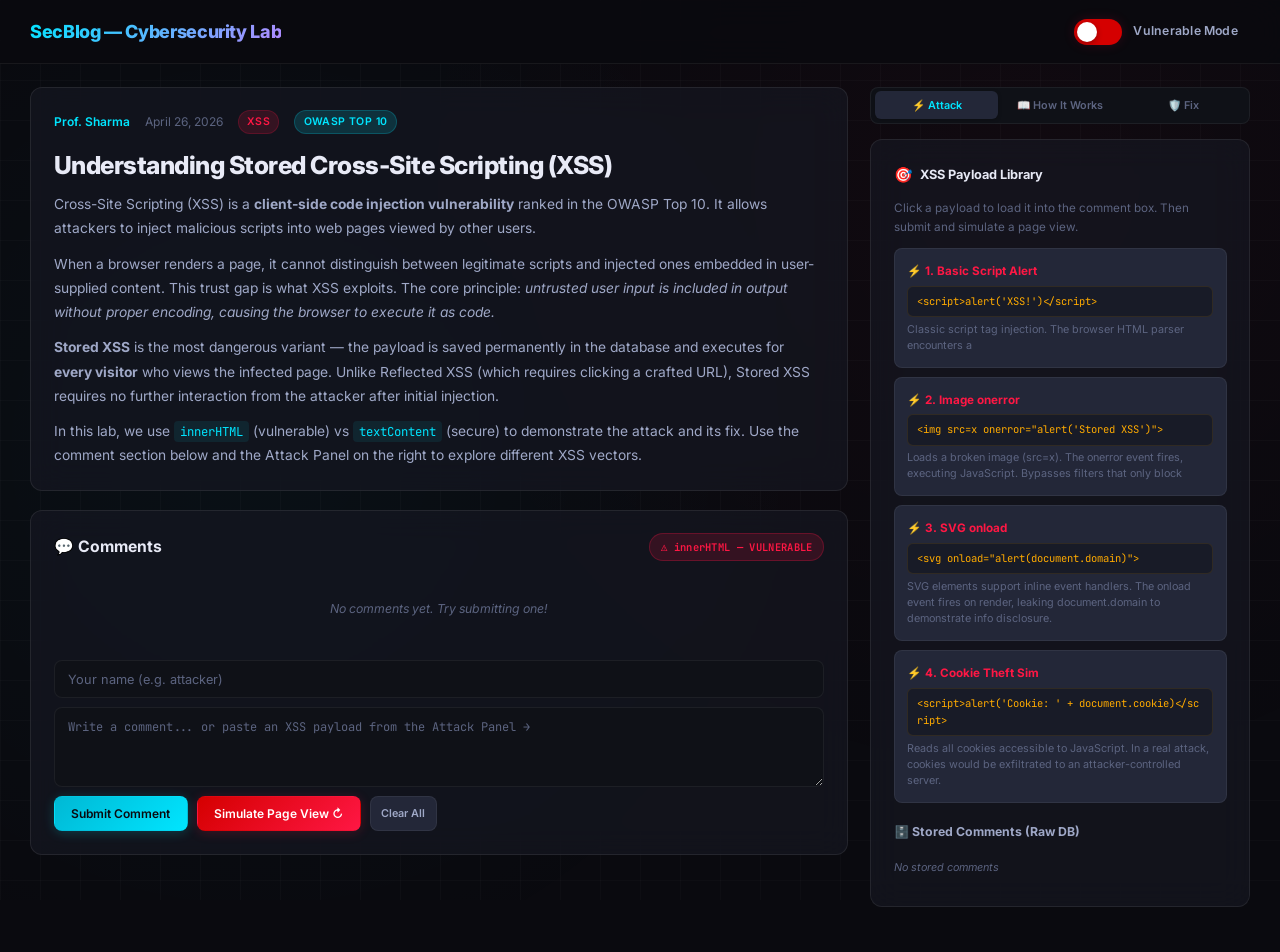
==== xss-lab/index.html @ 13322142 "feat: Add core HTML structure for XSS lab" ====
<!DOCTYPE html>
<html lang="en">
<head>
  <meta charset="UTF-8">
  <meta name="viewport" content="width=device-width, initial-scale=1.0">
  <meta name="description" content="SecBlog — Stored XSS Cybersecurity Lab. Learn about Cross-Site Scripting vulnerabilities through an interactive blog comment system.">
  <title>SecBlog — Stored XSS Lab</title>
  <link rel="stylesheet" href="css/style.css">
</head>
<body>

  <!-- ========== HEADER ========== -->
  <header class="site-header">
    <div class="site-logo">SecBlog <span>— Cybersecurity Lab</span></div>
    <div class="toggle-wrap" onclick="toggleMode()">
      <div class="toggle-track" id="toggle-track">
        <div class="toggle-dot" id="toggle-dot"></div>
      </div>
      <span class="toggle-label" id="toggle-label">Vulnerable Mode</span>
    </div>
  </header>

  <!-- ========== MAIN LAYOUT ========== -->
  <div class="layout">

    <!-- ===== LEFT COLUMN: Blog + Comments ===== -->
    <div class="main-col">

      <!-- Blog Post -->
      <article class="card" id="blog-post">
        <div class="blog-meta">
          <span class="author">Prof. Sharma</span>
          <span>April 26, 2026</span>
          <span class="blog-tag red">XSS</span>
          <span class="blog-tag">OWASP Top 10</span>
        </div>
        <h1 class="blog-title">Understanding Stored Cross-Site Scripting (XSS)</h1>
        <div class="blog-body">
          <p>Cross-Site Scripting (XSS) is a <strong>client-side code injection vulnerability</strong> ranked in the OWASP Top 10. It allows attackers to inject malicious scripts into web pages viewed by other users.</p>
          <p>When a browser renders a page, it cannot distinguish between legitimate scripts and injected ones embedded in user-supplied content. This trust gap is what XSS exploits. The core principle: <em>untrusted user input is included in output without proper encoding, causing the browser to execute it as code.</em></p>
          <p><strong>Stored XSS</strong> is the most dangerous variant — the payload is saved permanently in the database and executes for <strong>every visitor</strong> who views the infected page. Unlike Reflected XSS (which requires clicking a crafted URL), Stored XSS requires no further interaction from the attacker after initial injection.</p>
          <p>In this lab, we use <code>innerHTML</code> (vulnerable) vs <code>textContent</code> (secure) to demonstrate the attack and its fix. Use the comment section below and the Attack Panel on the right to explore different XSS vectors.</p>
        </div>
      </article>

      <!-- Comment Section -->
      <div class="card" id="comment-section">
        <div class="comment-header">
          <h3>💬 Comments</h3>
          <div class="vuln-badge vuln" id="vuln-indicator">⚠️ innerHTML — VULNERABLE</div>
        </div>

        <!-- Rendered comments go here -->
        <div id="comment-list" class="comment-list">
          <div class="comment-empty">No comments yet. Try submitting one!</div>
        </div>

        <!-- Comment form -->
        <div class="comment-form">
          <input type="text" id="author-input" placeholder="Your name (e.g. attacker)">
          <textarea id="comment-input" placeholder="Write a comment... or paste an XSS payload from the Attack Panel →"></textarea>
          <div class="form-actions">
            <button class="btn btn-primary" onclick="submitComment()">Submit Comment</button>
            <button class="btn btn-danger" onclick="simulatePageLoad()">Simulate Page View ↻</button>
            <button class="btn btn-secondary btn-sm" onclick="clearComments()">Clear All</button>
          </div>
        </div>
      </div>
    </div>

    <!-- ===== RIGHT COLUMN: Sidebar ===== -->
    <div class="side-col">

      <!-- Tab Bar -->
      <div class="tab-bar">
        <button class="tab-btn active" data-tab="attack" onclick="switchTab('attack')">⚡ Attack</button>
        <button class="tab-btn" data-tab="how" onclick="switchTab('how')">📖 How It Works</button>
        <button class="tab-btn" data-tab="fix" onclick="switchTab('fix')">🛡️ Fix</button>
      </div>

      <!-- Panel: Attack -->
      <div class="tab-panel active" id="panel-attack">
        <div class="card">
          <div class="section-title"><span class="icon">🎯</span> XSS Payload Library</div>
          <p style="font-size:.78rem;color:var(--text-muted);margin-bottom:.75rem;">Click a payload to load it into the comment box. Then submit and simulate a page view.</p>
          <div class="payload-list" id="payload-list">
            <!-- Built dynamically by ui.js -->
          </div>

          <div class="stored-section">
            <h4>🗄️ Stored Comments (Raw DB)</h4>
            <div class="stored-list" id="stored-list">
              <div class="stored-empty">No stored comments</div>
            </div>
          </div>
        </div>
      </div>

      <!-- Panel: How It Works -->
      <div class="tab-panel" id="panel-how">
        <div class="card">
          <div class="section-title"><span class="icon">📖</span> Attack Flow</div>
          <div class="step-list">
            <div class="step-item">
              <div class="step-num">1</div>
              <div class="step-text"><strong>Attacker submits</strong> a comment containing a malicious script payload (e.g. <code>&lt;img src=x onerror="alert()"&gt;</code>).</div>
            </div>
            <div class="step-item">
              <div class="step-num">2</div>
              <div class="step-text"><strong>Server stores</strong> the raw, unsanitized input in the database — no validation, no encoding.</div>
            </div>
            <div class="step-item">
              <div class="step-num">3</div>
              <div class="step-text"><strong>Victim visits</strong> the blog post. The server retrieves all comments from the database.</div>
            </div>
            <div class="step-item">
              <div class="step-num">4</div>
              <div class="step-text"><strong>Browser renders</strong> comments using <code>innerHTML</code>, which parses and executes any HTML/JS in the content.</div>
            </div>
            <div class="step-item">
              <div class="step-num">5</div>
              <div class="step-text"><strong>XSS fires!</strong> The injected script executes in the victim's browser context — stealing cookies, session tokens, or displaying fake content.</div>
            </div>
          </div>
        </div>
      </div>

      <!-- Panel: Fix -->
      <div class="tab-panel" id="panel-fix">
        <div class="card">
          <div class="section-title"><span class="icon">🔧</span> Vulnerable vs Secure Code</div>
          <div class="code-compare">
            <div class="code-block">
              <div class="code-block-header vuln-header">❌ Vulnerable</div>
              <pre><span class="hl-bad">bodyDiv.innerHTML = comment.body;</span>
<span style="color:var(--text-muted)">// User input parsed as HTML — scripts execute!</span></pre>
            </div>
            <div class="code-block">
              <div class="code-block-header safe-header">✅ Secure</div>
              <pre><span class="hl-good">bodyDiv.textContent = comment.body;</span>
<span style="color:var(--text-muted)">// Everything treated as plain text — safe!</span></pre>
            </div>
          </div>

          <div class="section-title" style="margin-top:1.25rem"><span class="icon">🛡️</span> Defense Mechanisms</div>
          <div class="defense-list" id="defense-list">
            <!-- Built dynamically by secure.js -->
          </div>
        </div>
      </div>

    </div><!-- /side-col -->
  </div><!-- /layout -->

  <!-- ========== ALERT MODAL ========== -->
  <div class="alert-overlay" id="alert-overlay">
    <div class="alert-modal">
      <div class="alert-icon">⚠️</div>
      <div class="alert-title">XSS Alert Triggered!</div>
      <div class="alert-msg" id="alert-msg"></div>
      <div class="alert-sub">This alert was triggered by a stored XSS payload injected via a blog comment. In a real attack, this could steal cookies, redirect users, or inject fake content.</div>
      <button class="btn btn-danger" onclick="closeAlert()">Dismiss</button>
    </div>
  </div>

  <!-- ========== SCRIPTS ========== -->
  <script src="js/payloads.js"></script>
  <script src="js/secure.js"></script>
  <script src="js/comments.js"></script>
  <script src="js/ui.js"></script>

</body>
</html>
---- xss-lab/css/style.css ----
/* SecBlog — Cybersecurity Lab | Dark Theme */
@import url('https://fonts.googleapis.com/css2?family=Inter:wght@400;500;600;700;800&family=JetBrains+Mono:wght@400;500;600&display=swap');

:root {
  --bg-deepest: #0a0a0f;
  --bg-deep: #0f1117;
  --bg-surface: #161822;
  --bg-card: #1c1f2e;
  --bg-elevated: #232738;
  --cyan: #00e5ff;
  --cyan-dim: #00b8d4;
  --cyan-glow: rgba(0,229,255,0.15);
  --red: #ff1744;
  --red-dim: #d50000;
  --red-glow: rgba(255,23,68,0.15);
  --green: #00e676;
  --green-dim: #00c853;
  --green-glow: rgba(0,230,118,0.15);
  --amber: #ffab00;
  --purple: #b388ff;
  --text-primary: #e8eaf6;
  --text-secondary: #9fa8c7;
  --text-muted: #5c6480;
  --border: rgba(255,255,255,0.06);
  --border-hover: rgba(255,255,255,0.12);
  --glass-bg: rgba(22,24,34,0.7);
  --glass-border: rgba(255,255,255,0.08);
  --radius: 12px;
  --radius-sm: 8px;
  --radius-xs: 6px;
  --header-height: 64px;
  --ease: cubic-bezier(0.4,0,0.2,1);
  --dur: 0.3s;
}

*,*::before,*::after{margin:0;padding:0;box-sizing:border-box}
html{font-size:15px;scroll-behavior:smooth}
body{font-family:'Inter',sans-serif;background:var(--bg-deepest);color:var(--text-primary);line-height:1.65;min-height:100vh;overflow-x:hidden}
body::before{content:'';position:fixed;inset:0;background-image:radial-gradient(circle at 20% 50%,rgba(0,229,255,.03) 0%,transparent 50%),radial-gradient(circle at 80% 20%,rgba(255,23,68,.03) 0%,transparent 50%),linear-gradient(rgba(255,255,255,.02) 1px,transparent 1px),linear-gradient(90deg,rgba(255,255,255,.02) 1px,transparent 1px);background-size:100% 100%,100% 100%,40px 40px,40px 40px;pointer-events:none;z-index:0}

/* HEADER */
.site-header{position:sticky;top:0;z-index:100;display:flex;align-items:center;justify-content:space-between;height:var(--header-height);padding:0 2rem;background:rgba(10,10,15,.85);backdrop-filter:blur(20px) saturate(1.4);border-bottom:1px solid var(--border)}
.site-logo{font-size:1.2rem;font-weight:800;letter-spacing:-.02em;background:linear-gradient(135deg,var(--cyan),var(--purple));-webkit-background-clip:text;-webkit-text-fill-color:transparent;background-clip:text}
.toggle-wrap{display:flex;align-items:center;gap:.75rem;cursor:pointer;user-select:none;padding:.4rem .8rem;border-radius:50px;transition:background var(--dur) var(--ease)}
.toggle-wrap:hover{background:rgba(255,255,255,.04)}
.toggle-track{position:relative;width:48px;height:26px;background:var(--red-dim);border-radius:13px;transition:background var(--dur) var(--ease),box-shadow var(--dur) var(--ease);box-shadow:0 0 12px var(--red-glow)}
.toggle-track.safe{background:var(--green-dim);box-shadow:0 0 12px var(--green-glow)}
.toggle-dot{position:absolute;top:3px;left:3px;width:20px;height:20px;background:#fff;border-radius:50%;transition:transform var(--dur) var(--ease);box-shadow:0 2px 6px rgba(0,0,0,.3)}
.toggle-track.safe .toggle-dot{transform:translateX(22px)}
.toggle-label{font-size:.82rem;font-weight:600;letter-spacing:.02em;color:var(--text-secondary);transition:color var(--dur) var(--ease)}
.toggle-label.safe{color:var(--green)}

/* LAYOUT */
.layout{position:relative;z-index:1;display:grid;grid-template-columns:1fr 380px;gap:1.5rem;max-width:1280px;margin:0 auto;padding:1.5rem 2rem 3rem}

/* CARDS */
.card{background:var(--glass-bg);backdrop-filter:blur(16px) saturate(1.2);border:1px solid var(--glass-border);border-radius:var(--radius);padding:1.5rem;transition:border-color var(--dur) var(--ease)}
.card:hover{border-color:var(--border-hover)}
.card+.card{margin-top:1.25rem}

/* BLOG POST */
.blog-meta{display:flex;align-items:center;gap:1rem;margin-bottom:1rem;font-size:.8rem;color:var(--text-muted)}
.blog-meta .author{font-weight:600;color:var(--cyan)}
.blog-tag{display:inline-block;padding:.15rem .55rem;font-size:.7rem;font-weight:600;letter-spacing:.04em;text-transform:uppercase;border-radius:50px;background:var(--cyan-glow);color:var(--cyan);border:1px solid rgba(0,229,255,.2)}
.blog-tag.red{background:var(--red-glow);color:var(--red);border-color:rgba(255,23,68,.2)}
.blog-title{font-size:1.65rem;font-weight:800;letter-spacing:-.02em;line-height:1.3;margin-bottom:.75rem}
.blog-body{color:var(--text-secondary);font-size:.92rem;line-height:1.75}
.blog-body p+p{margin-top:.75rem}
.blog-body code{font-family:'JetBrains Mono',monospace;font-size:.82rem;background:rgba(0,229,255,.08);color:var(--cyan);padding:.15rem .4rem;border-radius:4px}

/* COMMENT SECTION */
.comment-header{display:flex;align-items:center;justify-content:space-between;margin-bottom:1rem}
.comment-header h3{font-size:1.05rem;font-weight:700}
.vuln-badge{display:inline-flex;align-items:center;gap:.4rem;padding:.3rem .7rem;font-family:'JetBrains Mono',monospace;font-size:.7rem;font-weight:600;letter-spacing:.03em;border-radius:50px;transition:all var(--dur) var(--ease)}
.vuln-badge.vuln{background:var(--red-glow);color:var(--red);border:1px solid rgba(255,23,68,.25);animation:pulse-red 2s ease-in-out infinite}
.vuln-badge.safe{background:var(--green-glow);color:var(--green);border:1px solid rgba(0,230,118,.25)}
@keyframes pulse-red{0%,100%{box-shadow:0 0 0 0 rgba(255,23,68,.3)}50%{box-shadow:0 0 0 6px rgba(255,23,68,0)}}
.comment-list{display:flex;flex-direction:column;gap:.75rem;margin-bottom:1.25rem;min-height:60px}
.comment-item{background:var(--bg-elevated);border:1px solid var(--border);border-radius:var(--radius-sm);padding:.85rem 1rem;animation:fadeSlideIn .35s var(--ease)}
.comment-item.payload{border-color:rgba(255,23,68,.2);background:rgba(255,23,68,.04)}
.comment-item.safe-render{border-color:rgba(0,230,118,.15)}
@keyframes fadeSlideIn{from{opacity:0;transform:translateY(8px)}to{opacity:1;transform:translateY(0)}}
.comment-author{font-size:.78rem;font-weight:600;color:var(--text-muted);margin-bottom:.35rem}
.comment-body{font-size:.88rem;color:var(--text-secondary);word-break:break-word;line-height:1.6}
.comment-empty{text-align:center;padding:1.5rem;color:var(--text-muted);font-size:.82rem;font-style:italic}

/* COMMENT FORM */
.comment-form{display:flex;flex-direction:column;gap:.6rem}
.comment-form input,.comment-form textarea{width:100%;padding:.7rem .9rem;background:var(--bg-deep);border:1px solid var(--border);border-radius:var(--radius-sm);color:var(--text-primary);font-family:'Inter',sans-serif;font-size:.85rem;outline:none;transition:border-color var(--dur) var(--ease),box-shadow var(--dur) var(--ease)}
.comment-form input::placeholder,.comment-form textarea::placeholder{color:var(--text-muted)}
.comment-form input:focus,.comment-form textarea:focus{border-color:var(--cyan-dim);box-shadow:0 0 0 3px var(--cyan-glow)}
.comment-form textarea{min-height:80px;resize:vertical;font-family:'JetBrains Mono',monospace;font-size:.8rem}
.form-actions{display:flex;gap:.6rem}

/* BUTTONS */
.btn{display:inline-flex;align-items:center;justify-content:center;gap:.4rem;padding:.6rem 1.1rem;font-family:'Inter',sans-serif;font-size:.8rem;font-weight:600;border:1px solid transparent;border-radius:var(--radius-sm);cursor:pointer;transition:all var(--dur) var(--ease);outline:none}
.btn-primary{background:linear-gradient(135deg,var(--cyan-dim),var(--cyan));color:#0a0a0f;box-shadow:0 2px 12px rgba(0,229,255,.2)}
.btn-primary:hover{box-shadow:0 4px 20px rgba(0,229,255,.35);transform:translateY(-1px)}
.btn-secondary{background:var(--bg-elevated);color:var(--text-secondary);border-color:var(--border)}
.btn-secondary:hover{background:var(--bg-card);border-color:var(--border-hover);color:var(--text-primary)}
.btn-danger{background:linear-gradient(135deg,var(--red-dim),var(--red));color:#fff;box-shadow:0 2px 12px rgba(255,23,68,.2)}
.btn-danger:hover{box-shadow:0 4px 20px rgba(255,23,68,.35);transform:translateY(-1px)}
.btn-sm{padding:.4rem .7rem;font-size:.72rem}

/* SIDEBAR TABS */
.side-col{position:sticky;top:calc(var(--header-height) + 1.5rem);align-self:start}
.tab-bar{display:flex;gap:0;margin-bottom:1rem;background:var(--bg-deep);border-radius:var(--radius-sm);padding:.25rem;border:1px solid var(--border)}
.tab-btn{flex:1;padding:.5rem .6rem;font-family:'Inter',sans-serif;font-size:.72rem;font-weight:600;color:var(--text-muted);background:transparent;border:none;border-radius:var(--radius-xs);cursor:pointer;transition:all var(--dur) var(--ease)}
.tab-btn:hover{color:var(--text-secondary)}
.tab-btn.active{background:var(--bg-elevated);color:var(--cyan);box-shadow:0 1px 4px rgba(0,0,0,.2)}
.tab-panel{display:none;animation:fadeIn .3s var(--ease)}
.tab-panel.active{display:block}
@keyframes fadeIn{from{opacity:0}to{opacity:1}}

/* ATTACK PANEL */
.payload-list{display:flex;flex-direction:column;gap:.6rem}
.payload-card{background:var(--bg-elevated);border:1px solid var(--border);border-radius:var(--radius-sm);padding:.85rem;cursor:pointer;transition:all var(--dur) var(--ease)}
.payload-card:hover{border-color:var(--red);background:rgba(255,23,68,.04);transform:translateX(4px)}
.payload-card .payload-name{font-size:.78rem;font-weight:700;color:var(--red);margin-bottom:.3rem;display:flex;align-items:center;gap:.4rem}
.payload-card .payload-code{font-family:'JetBrains Mono',monospace;font-size:.7rem;color:var(--amber);background:rgba(0,0,0,.3);padding:.4rem .6rem;border-radius:var(--radius-xs);word-break:break-all;margin-bottom:.3rem;border:1px solid rgba(255,171,0,.1)}
.payload-card .payload-desc{font-size:.72rem;color:var(--text-muted);line-height:1.5}

/* STORED DISPLAY */
.stored-section{margin-top:1.25rem}
.stored-section h4{font-size:.82rem;font-weight:700;color:var(--text-secondary);margin-bottom:.6rem;display:flex;align-items:center;gap:.4rem}
.stored-list{display:flex;flex-direction:column;gap:.4rem;max-height:200px;overflow-y:auto}
.stored-item{font-family:'JetBrains Mono',monospace;font-size:.68rem;color:var(--text-muted);background:rgba(0,0,0,.25);padding:.4rem .6rem;border-radius:var(--radius-xs);border-left:3px solid var(--red-dim);word-break:break-all}
.stored-item.safe-item{border-left-color:var(--green-dim)}
.stored-empty{font-size:.72rem;color:var(--text-muted);font-style:italic;padding:.5rem 0}

/* HOW IT WORKS */
.step-list{display:flex;flex-direction:column;gap:.75rem}
.step-item{display:flex;gap:.75rem;align-items:flex-start}
.step-num{flex-shrink:0;width:28px;height:28px;display:flex;align-items:center;justify-content:center;background:var(--cyan-glow);color:var(--cyan);font-size:.72rem;font-weight:700;border-radius:50%;border:1px solid rgba(0,229,255,.2)}
.step-text{font-size:.8rem;color:var(--text-secondary);line-height:1.55;padding-top:.15rem}
.step-text strong{color:var(--text-primary)}

/* FIX PANEL */
.code-compare{display:flex;flex-direction:column;gap:.75rem}
.code-block{background:var(--bg-deep);border:1px solid var(--border);border-radius:var(--radius-sm);overflow:hidden}
.code-block-header{display:flex;align-items:center;justify-content:space-between;padding:.45rem .75rem;font-size:.7rem;font-weight:600;border-bottom:1px solid var(--border)}
.code-block-header.vuln-header{background:rgba(255,23,68,.06);color:var(--red)}
.code-block-header.safe-header{background:rgba(0,230,118,.06);color:var(--green)}
.code-block pre{padding:.65rem .75rem;font-family:'JetBrains Mono',monospace;font-size:.72rem;line-height:1.6;color:var(--text-secondary);overflow-x:auto;margin:0}
.hl-bad{color:var(--red);font-weight:600}
.hl-good{color:var(--green);font-weight:600}
.defense-list{margin-top:1rem;display:flex;flex-direction:column;gap:.5rem}
.defense-item{display:flex;align-items:flex-start;gap:.5rem;font-size:.78rem;color:var(--text-secondary);line-height:1.5}
.defense-icon{flex-shrink:0;width:20px;height:20px;display:flex;align-items:center;justify-content:center;font-size:.7rem;background:var(--green-glow);color:var(--green);border-radius:4px;margin-top:.1rem}

/* ALERT MODAL */
.alert-overlay{position:fixed;inset:0;z-index:1000;display:none;align-items:center;justify-content:center;background:rgba(0,0,0,.7);backdrop-filter:blur(8px)}
.alert-overlay.show{display:flex}
.alert-modal{background:var(--bg-card);border:1px solid var(--red);border-radius:var(--radius);padding:2rem;max-width:420px;width:90%;text-align:center;box-shadow:0 0 40px rgba(255,23,68,.15),0 20px 60px rgba(0,0,0,.5);animation:alertBounce .4s var(--ease)}
@keyframes alertBounce{0%{opacity:0;transform:scale(.85) translateY(20px)}50%{transform:scale(1.02)}100%{opacity:1;transform:scale(1) translateY(0)}}
.alert-icon{width:56px;height:56px;margin:0 auto 1rem;display:flex;align-items:center;justify-content:center;background:var(--red-glow);border-radius:50%;font-size:1.5rem;border:2px solid rgba(255,23,68,.3);animation:pulse-red 1.5s ease-in-out infinite}
.alert-title{font-size:1.1rem;font-weight:700;color:var(--red);margin-bottom:.5rem}
.alert-msg{font-family:'JetBrains Mono',monospace;font-size:1rem;color:var(--amber);background:rgba(0,0,0,.3);padding:.65rem 1rem;border-radius:var(--radius-sm);margin-bottom:1rem;border:1px solid rgba(255,171,0,.15);word-break:break-all}
.alert-sub{font-size:.75rem;color:var(--text-muted);margin-bottom:1.25rem;line-height:1.5}
.section-title{font-size:.85rem;font-weight:700;color:var(--text-primary);margin-bottom:.75rem;display:flex;align-items:center;gap:.5rem}
.section-title .icon{font-size:1rem}

/* SCROLLBAR */
::-webkit-scrollbar{width:6px;height:6px}
::-webkit-scrollbar-track{background:transparent}
::-webkit-scrollbar-thumb{background:var(--bg-elevated);border-radius:3px}
::-webkit-scrollbar-thumb:hover{background:var(--text-muted)}

/* RESPONSIVE */
@media(max-width:900px){.layout{grid-template-columns:1fr;padding:1rem}.side-col{position:static}.site-header{padding:0 1rem}}
@media(max-width:480px){html{font-size:14px}.blog-title{font-size:1.3rem}.form-actions{flex-direction:column}.alert-modal{padding:1.5rem}}
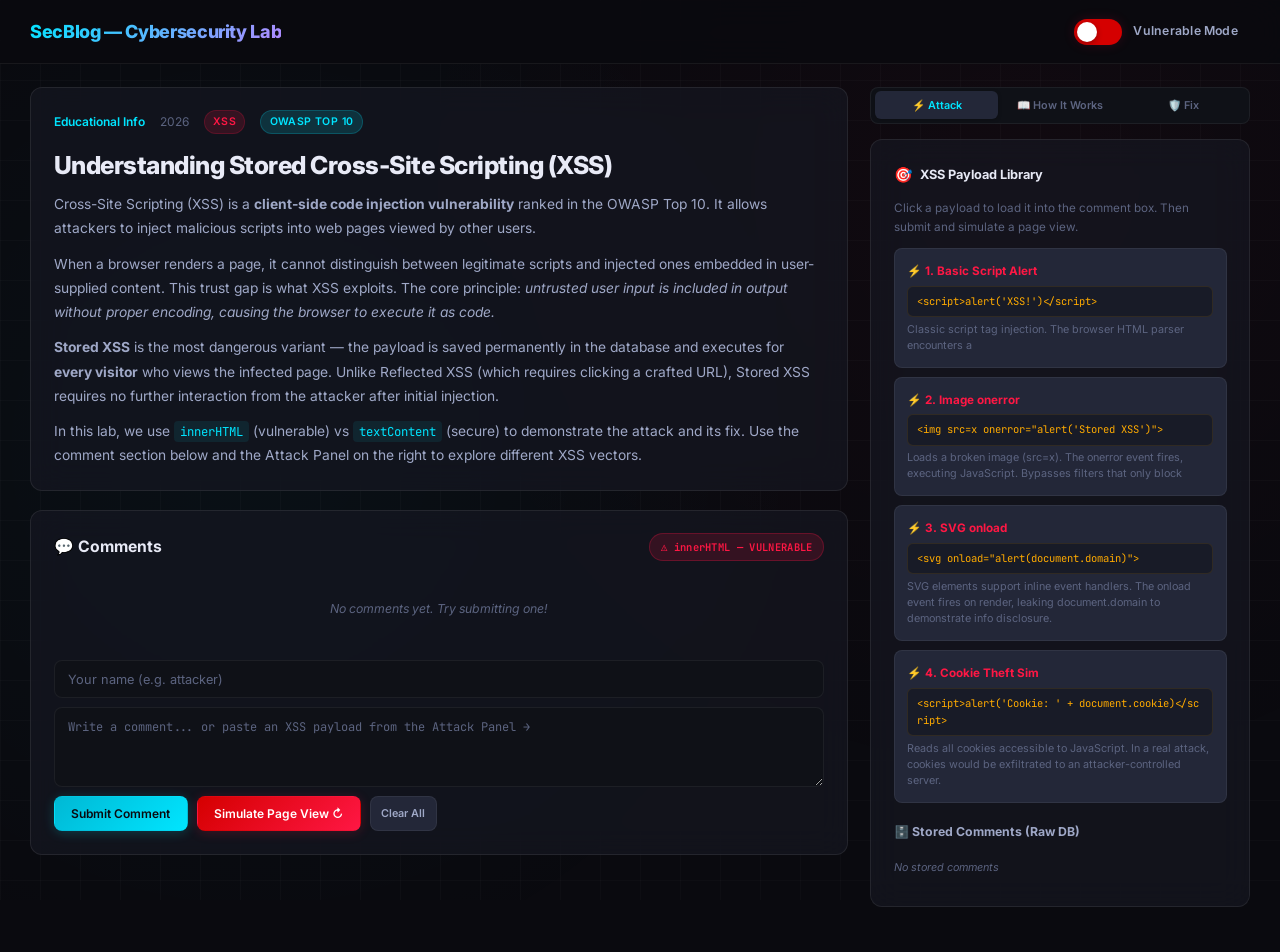
==== commit 22a0c141: "chore: update index.html with formatting and content adjustments" ====
--- a/xss-lab/index.html
+++ b/xss-lab/index.html
@@ -1,12 +1,15 @@
 <!DOCTYPE html>
 <html lang="en">
+
 <head>
   <meta charset="UTF-8">
   <meta name="viewport" content="width=device-width, initial-scale=1.0">
-  <meta name="description" content="SecBlog — Stored XSS Cybersecurity Lab. Learn about Cross-Site Scripting vulnerabilities through an interactive blog comment system.">
+  <meta name="description"
+    content="SecBlog — Stored XSS Cybersecurity Lab. Learn about Cross-Site Scripting vulnerabilities through an interactive blog comment system.">
   <title>SecBlog — Stored XSS Lab</title>
   <link rel="stylesheet" href="css/style.css">
 </head>
+
 <body>
 
   <!-- ========== HEADER ========== -->
@@ -29,17 +32,25 @@
       <!-- Blog Post -->
       <article class="card" id="blog-post">
         <div class="blog-meta">
-          <span class="author">Prof. Sharma</span>
-          <span>April 26, 2026</span>
+          <span class="author">Educational Info</span>
+          <span>2026</span>
           <span class="blog-tag red">XSS</span>
           <span class="blog-tag">OWASP Top 10</span>
         </div>
         <h1 class="blog-title">Understanding Stored Cross-Site Scripting (XSS)</h1>
         <div class="blog-body">
-          <p>Cross-Site Scripting (XSS) is a <strong>client-side code injection vulnerability</strong> ranked in the OWASP Top 10. It allows attackers to inject malicious scripts into web pages viewed by other users.</p>
-          <p>When a browser renders a page, it cannot distinguish between legitimate scripts and injected ones embedded in user-supplied content. This trust gap is what XSS exploits. The core principle: <em>untrusted user input is included in output without proper encoding, causing the browser to execute it as code.</em></p>
-          <p><strong>Stored XSS</strong> is the most dangerous variant — the payload is saved permanently in the database and executes for <strong>every visitor</strong> who views the infected page. Unlike Reflected XSS (which requires clicking a crafted URL), Stored XSS requires no further interaction from the attacker after initial injection.</p>
-          <p>In this lab, we use <code>innerHTML</code> (vulnerable) vs <code>textContent</code> (secure) to demonstrate the attack and its fix. Use the comment section below and the Attack Panel on the right to explore different XSS vectors.</p>
+          <p>Cross-Site Scripting (XSS) is a <strong>client-side code injection vulnerability</strong> ranked in the
+            OWASP Top 10. It allows attackers to inject malicious scripts into web pages viewed by other users.</p>
+          <p>When a browser renders a page, it cannot distinguish between legitimate scripts and injected ones embedded
+            in user-supplied content. This trust gap is what XSS exploits. The core principle: <em>untrusted user input
+              is included in output without proper encoding, causing the browser to execute it as code.</em></p>
+          <p><strong>Stored XSS</strong> is the most dangerous variant — the payload is saved permanently in the
+            database and executes for <strong>every visitor</strong> who views the infected page. Unlike Reflected XSS
+            (which requires clicking a crafted URL), Stored XSS requires no further interaction from the attacker after
+            initial injection.</p>
+          <p>In this lab, we use <code>innerHTML</code> (vulnerable) vs <code>textContent</code> (secure) to demonstrate
+            the attack and its fix. Use the comment section below and the Attack Panel on the right to explore different
+            XSS vectors.</p>
         </div>
       </article>
 
@@ -58,7 +69,8 @@
         <!-- Comment form -->
         <div class="comment-form">
           <input type="text" id="author-input" placeholder="Your name (e.g. attacker)">
-          <textarea id="comment-input" placeholder="Write a comment... or paste an XSS payload from the Attack Panel →"></textarea>
+          <textarea id="comment-input"
+            placeholder="Write a comment... or paste an XSS payload from the Attack Panel →"></textarea>
           <div class="form-actions">
             <button class="btn btn-primary" onclick="submitComment()">Submit Comment</button>
             <button class="btn btn-danger" onclick="simulatePageLoad()">Simulate Page View ↻</button>
@@ -82,7 +94,8 @@
       <div class="tab-panel active" id="panel-attack">
         <div class="card">
           <div class="section-title"><span class="icon">🎯</span> XSS Payload Library</div>
-          <p style="font-size:.78rem;color:var(--text-muted);margin-bottom:.75rem;">Click a payload to load it into the comment box. Then submit and simulate a page view.</p>
+          <p style="font-size:.78rem;color:var(--text-muted);margin-bottom:.75rem;">Click a payload to load it into the
+            comment box. Then submit and simulate a page view.</p>
           <div class="payload-list" id="payload-list">
             <!-- Built dynamically by ui.js -->
           </div>
@@ -103,23 +116,28 @@
           <div class="step-list">
             <div class="step-item">
               <div class="step-num">1</div>
-              <div class="step-text"><strong>Attacker submits</strong> a comment containing a malicious script payload (e.g. <code>&lt;img src=x onerror="alert()"&gt;</code>).</div>
+              <div class="step-text"><strong>Attacker submits</strong> a comment containing a malicious script payload
+                (e.g. <code>&lt;img src=x onerror="alert()"&gt;</code>).</div>
             </div>
             <div class="step-item">
               <div class="step-num">2</div>
-              <div class="step-text"><strong>Server stores</strong> the raw, unsanitized input in the database — no validation, no encoding.</div>
+              <div class="step-text"><strong>Server stores</strong> the raw, unsanitized input in the database — no
+                validation, no encoding.</div>
             </div>
             <div class="step-item">
               <div class="step-num">3</div>
-              <div class="step-text"><strong>Victim visits</strong> the blog post. The server retrieves all comments from the database.</div>
+              <div class="step-text"><strong>Victim visits</strong> the blog post. The server retrieves all comments
+                from the database.</div>
             </div>
             <div class="step-item">
               <div class="step-num">4</div>
-              <div class="step-text"><strong>Browser renders</strong> comments using <code>innerHTML</code>, which parses and executes any HTML/JS in the content.</div>
+              <div class="step-text"><strong>Browser renders</strong> comments using <code>innerHTML</code>, which
+                parses and executes any HTML/JS in the content.</div>
             </div>
             <div class="step-item">
               <div class="step-num">5</div>
-              <div class="step-text"><strong>XSS fires!</strong> The injected script executes in the victim's browser context — stealing cookies, session tokens, or displaying fake content.</div>
+              <div class="step-text"><strong>XSS fires!</strong> The injected script executes in the victim's browser
+                context — stealing cookies, session tokens, or displaying fake content.</div>
             </div>
           </div>
         </div>
@@ -158,7 +176,8 @@
       <div class="alert-icon">⚠️</div>
       <div class="alert-title">XSS Alert Triggered!</div>
       <div class="alert-msg" id="alert-msg"></div>
-      <div class="alert-sub">This alert was triggered by a stored XSS payload injected via a blog comment. In a real attack, this could steal cookies, redirect users, or inject fake content.</div>
+      <div class="alert-sub">This alert was triggered by a stored XSS payload injected via a blog comment. In a real
+        attack, this could steal cookies, redirect users, or inject fake content.</div>
       <button class="btn btn-danger" onclick="closeAlert()">Dismiss</button>
     </div>
   </div>
@@ -170,4 +189,5 @@
   <script src="js/ui.js"></script>
 
 </body>
-</html>
+
+</html>
